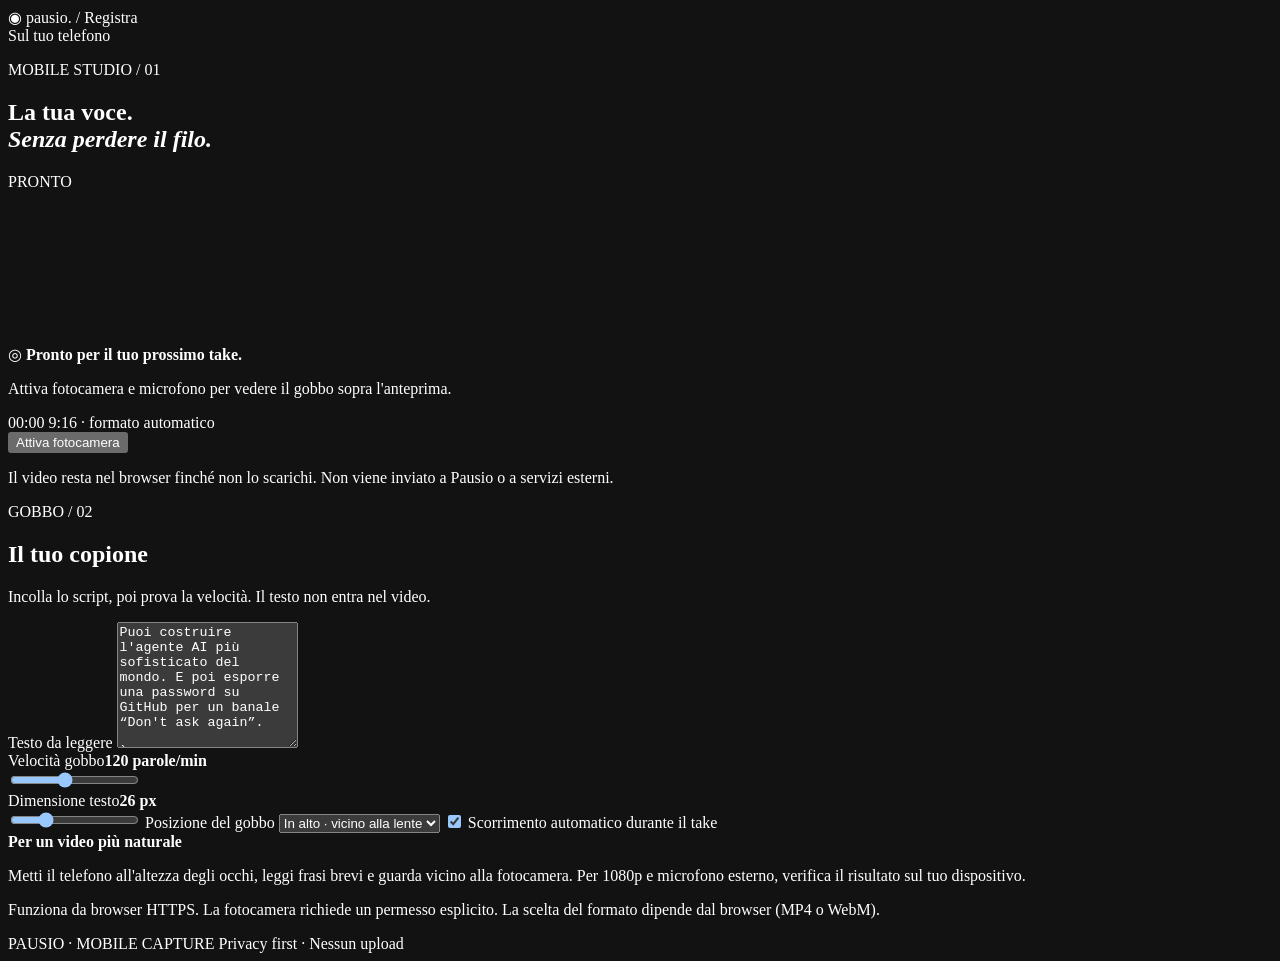
==== src/pausio/studio_static/capture.html @ 5f78ce0c "feat(mobile): add local-first teleprompter capture capture.html" ====
<!doctype html>
<html lang="it">
<head>
  <meta charset="utf-8">
  <meta name="viewport" content="width=device-width, initial-scale=1, viewport-fit=cover">
  <meta name="theme-color" content="#0c131c">
  <meta name="color-scheme" content="dark">
  <meta name="description" content="Registra video social con gobbo, direttamente sul telefono. Scarica il video senza upload.">
  <title>Registra · Pausio</title>
  <link rel="stylesheet" href="./capture.css">
  <script src="./capture.js" defer></script>
</head>
<body>
  <div class="shell">
    <header class="topbar">
      <div class="brand"><span class="brand-mark" aria-hidden="true">◉</span> pausio<span class="dot">.</span> <span class="brand-page">/ Registra</span></div>
      <div class="privacy"><span class="privacy-dot" aria-hidden="true"></span> Sul tuo telefono</div>
    </header>
    <main class="layout">
      <section class="capture-column" aria-label="Registrazione video">
        <div class="heading">
          <div><p class="eyebrow">MOBILE STUDIO / 01</p><h1>La tua voce.<br><em>Senza perdere il filo.</em></h1></div>
          <span id="capture-state" class="state-chip">PRONTO</span>
        </div>
        <div class="camera" id="camera-frame">
          <video id="camera-video" autoplay playsinline muted aria-label="Anteprima fotocamera"></video>
          <video id="result-video" playsinline controls hidden aria-label="Riproduzione del video registrato"></video>
          <div id="camera-placeholder" class="camera-placeholder">
            <span class="camera-glyph" aria-hidden="true">◎</span>
            <strong>Pronto per il tuo prossimo take.</strong>
            <p>Attiva fotocamera e microfono per vedere il gobbo sopra l'anteprima.</p>
          </div>
          <div id="prompter" class="prompter" aria-label="Testo del gobbo" hidden>
            <div class="lens-hint" aria-hidden="true"><span class="lens-dot"></span> Guarda verso la lente</div>
            <div id="prompter-scroll" class="prompter-scroll"><div id="prompter-text"></div></div>
          </div>
          <div class="camera-hud">
            <span id="timer" class="timer"><span id="record-dot" class="record-dot"></span><span id="timer-text">00:00</span></span>
            <span id="format-pill" class="format-pill">9:16 · formato automatico</span>
          </div>
          <div id="countdown" class="countdown" aria-live="assertive" hidden>3</div>
        </div>
        <div class="transport">
          <button id="activate-camera" type="button" class="button primary">Attiva fotocamera</button>
          <button id="record-start" type="button" class="button recording" hidden>● Registra</button>
          <button id="record-stop" type="button" class="button danger" hidden>■ Termina registrazione</button>
          <button id="new-take" type="button" class="button secondary" hidden>Nuovo take</button>
          <button id="switch-camera" type="button" class="button secondary compact" aria-label="Cambia fotocamera" title="Cambia fotocamera" hidden>↻</button>
          <button id="toggle-scroll" type="button" class="button secondary compact" aria-label="Pausa scorrimento" title="Pausa o riprendi gobbo" hidden>Ⅱ</button>
        </div>
        <section id="download-panel" class="download-panel" hidden aria-labelledby="download-title">
          <p class="eyebrow">TAKE PRONTO</p>
          <h2 id="download-title">Video registrato, pronto da salvare.</h2>
          <p id="file-details" class="small">Il gobbo non compare nel file.</p>
          <div class="download-actions">
            <a id="download-video" class="button primary" href="#" download>↓ Scarica video</a>
            <button id="share-video" type="button" class="button secondary" hidden>Condividi / Salva su File</button>
          </div>
          <p class="hint">Salva il file prima di uscire: la registrazione non viene caricata online né sincronizzata con il Mac. Sul PC potrai importare MP4 o WebM in Pausio.</p>
        </section>
        <p id="status" class="status" role="status" aria-live="polite">Il video resta nel browser finché non lo scarichi. Non viene inviato a Pausio o a servizi esterni.</p>
      </section>
      <aside class="settings" aria-label="Configurazione del gobbo">
        <div class="settings-head"><p class="eyebrow">GOBBO / 02</p><h2>Il tuo copione</h2><p>Incolla lo script, poi prova la velocità. Il testo non entra nel video.</p></div>
        <label class="field" for="script-input"><span>Testo da leggere</span>
          <textarea id="script-input" rows="8" spellcheck="true" placeholder="Incolla qui il testo del tuo video...">Puoi costruire l'agente AI più sofisticato del mondo. E poi esporre una password su GitHub per un banale “Don't ask again”.

È uno dei meccanismi emersi da una ricerca: basta una piccola autorizzazione persistente per creare un rischio enorme.

La lezione pratica? Controlla sempre i file di configurazione prima di pubblicare il tuo progetto.</textarea>
        </label>
        <div class="slider-line"><label for="speed">Velocità gobbo</label><strong id="speed-value">120 parole/min</strong></div>
        <input id="speed" type="range" min="50" max="220" step="5" value="120">
        <div class="slider-line"><label for="font-size">Dimensione testo</label><strong id="font-value">26 px</strong></div>
        <input id="font-size" type="range" min="20" max="44" step="2" value="26">
        <label class="field" for="prompter-position"><span>Posizione del gobbo</span>
          <select id="prompter-position"><option value="top">In alto · vicino alla lente</option><option value="middle">Al centro</option></select>
        </label>
        <label class="checkbox-line" for="auto-scroll"><input id="auto-scroll" type="checkbox" checked> Scorrimento automatico durante il take</label>
        <div class="info"><strong>Per un video più naturale</strong><p>Metti il telefono all'altezza degli occhi, leggi frasi brevi e guarda vicino alla fotocamera. Per 1080p e microfono esterno, verifica il risultato sul tuo dispositivo.</p></div>
        <p class="small">Funziona da browser HTTPS. La fotocamera richiede un permesso esplicito. La scelta del formato dipende dal browser (MP4 o WebM).</p>
      </aside>
    </main>
    <footer>PAUSIO · MOBILE CAPTURE <span>Privacy first · Nessun upload</span></footer>
  </div>
</body>
</html>
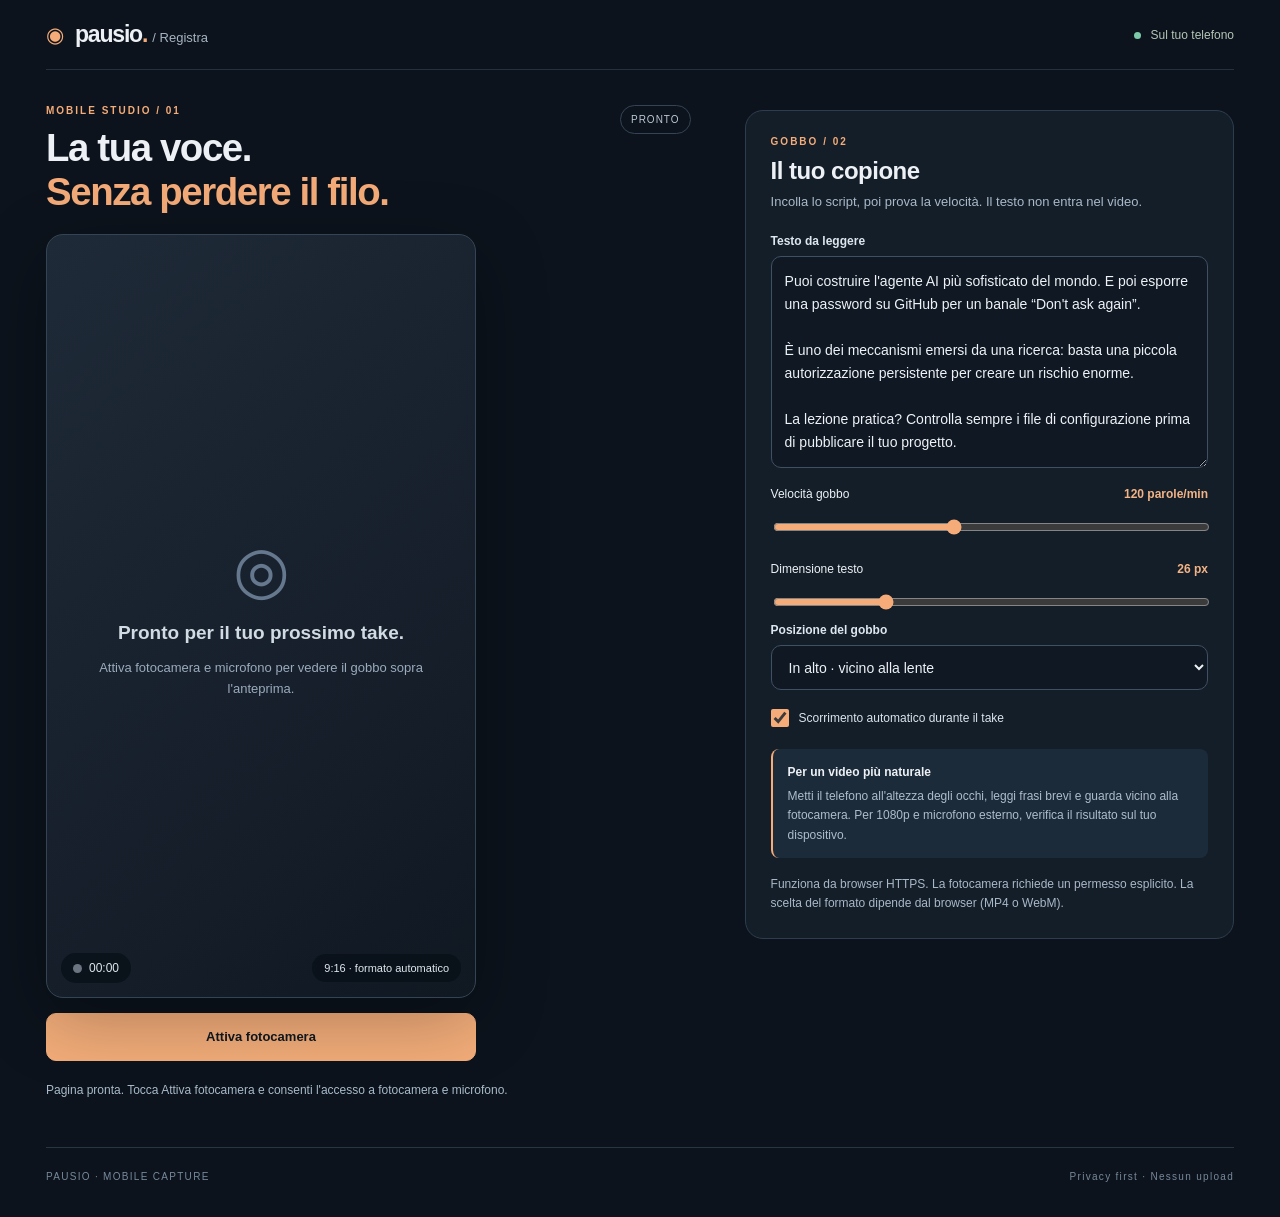
==== commit 54f489ce: "fix(mobile): refresh cached recorder script after camera activation fix" ====
--- a/src/pausio/studio_static/capture.html
+++ b/src/pausio/studio_static/capture.html
@@ -8,7 +8,7 @@
   <meta name="description" content="Registra video social con gobbo, direttamente sul telefono. Scarica il video senza upload.">
   <title>Registra · Pausio</title>
   <link rel="stylesheet" href="./capture.css">
-  <script src="./capture.js" defer></script>
+  <script src="./capture.js?v=20261111-camera-fix" defer></script>
 </head>
 <body>
   <div class="shell">
--- a/src/pausio/studio_static/capture.css
+++ b/src/pausio/studio_static/capture.css
@@ -0,0 +1,14 @@
+:root{font-family:-apple-system,BlinkMacSystemFont,"Segoe UI",Inter,Arial,sans-serif;color:#edf1f5;background:#0c131c;font-synthesis:none}
+*{box-sizing:border-box}html{min-width:320px}body{margin:0}body,button,select,textarea,input{font-family:inherit}button,a{-webkit-tap-highlight-color:transparent}button{cursor:pointer}button:disabled{opacity:.5;cursor:not-allowed}[hidden]{display:none!important}
+.shell{max-width:1240px;margin:auto;padding:0 26px}.topbar{height:70px;display:flex;align-items:center;justify-content:space-between;border-bottom:1px solid #27313e;gap:12px}.brand{font-size:23px;font-weight:800;letter-spacing:-1.2px}.brand-mark{font-size:21px;color:#f5ac78;margin-right:7px}.dot{color:#f5ac78}.brand-page{font-size:13px;letter-spacing:0;color:#a5b3c2;font-weight:500}.privacy{color:#b5c6b8;font-size:12px;white-space:nowrap}.privacy-dot{display:inline-block;width:7px;height:7px;background:#7ccaaa;border-radius:50%;margin-right:6px}
+.layout{display:grid;grid-template-columns:minmax(0,1.08fr) minmax(300px,.82fr);align-items:start;gap:54px;padding:35px 0}.heading{display:flex;justify-content:space-between;align-items:start;gap:10px;margin-bottom:20px}.eyebrow{color:#f5ac78;font-size:10px;letter-spacing:2px;font-weight:750;margin:0 0 10px}h1{font-size:clamp(28px,3vw,39px);line-height:1.14;letter-spacing:-1.4px;margin:0}h1 em{font-style:normal;color:#f3aa78}.state-chip{font-size:10px;letter-spacing:1px;padding:8px 10px;border:1px solid #344456;border-radius:20px;color:#bcc8d5;white-space:nowrap}
+.camera{position:relative;width:min(100%,430px);aspect-ratio:9/16;background:linear-gradient(140deg,#1f2a38,#101822);border-radius:17px;overflow:hidden;border:1px solid #354454;box-shadow:0 20px 70px rgba(0,0,0,.28)}
+.camera video{width:100%;height:100%;object-fit:cover;position:absolute;inset:0;background:#101822}.camera video.mirrored{transform:scaleX(-1)}.camera-placeholder{height:100%;display:flex;flex-direction:column;justify-content:center;align-items:center;text-align:center;padding:38px;gap:14px;color:#d1dbe3}.camera-placeholder .camera-glyph{font-size:65px;color:#65788d}.camera-placeholder strong{font-size:19px;line-height:1.25}.camera-placeholder p{margin:0;color:#9babbc;font-size:13px;line-height:1.6}
+.prompter{position:absolute;z-index:2;left:7%;right:7%;top:5.5%;padding:10px 12px 12px;border-radius:14px;background:rgba(10,17,25,.74);border:1px solid rgba(234,241,247,.15);pointer-events:none;box-shadow:0 10px 28px rgba(0,0,0,.32)}.prompter.middle{top:37%}.lens-hint{text-align:center;text-transform:uppercase;font-size:9px;letter-spacing:1.25px;color:#f4b88f;margin:0 0 9px}.lens-dot{display:inline-block;width:6px;height:6px;border:1px solid #f4b88f;border-radius:50%;margin-right:5px}.prompter-scroll{height:calc(var(--font-size,26px) * 4.2);overflow:hidden;scrollbar-width:none}.prompter-scroll::-webkit-scrollbar{display:none}.prompter-scroll>div{font-size:var(--font-size,26px);font-weight:680;line-height:1.4;color:#fff;white-space:pre-wrap;overflow-wrap:anywhere;padding-bottom:90px;text-align:center}
+.camera-hud{position:absolute;z-index:3;left:14px;right:14px;bottom:14px;display:flex;justify-content:space-between;gap:6px;align-items:center}.timer,.format-pill{background:rgba(8,16,24,.78);backdrop-filter:blur(6px);border-radius:20px;padding:8px 12px;font-size:11px;color:#e0e8ef;font-variant-numeric:tabular-nums}.timer{display:flex;align-items:center;gap:7px;font-size:12px}.record-dot{background:#6a7581;border-radius:50%;width:9px;height:9px}.timer.live .record-dot{background:#fd5b5b;box-shadow:0 0 0 4px rgba(253,91,91,.2)}.countdown{position:absolute;inset:0;z-index:5;display:grid;place-items:center;color:#fff;font-size:96px;font-weight:750;background:rgba(7,12,18,.42)}
+.transport{display:flex;gap:10px;flex-wrap:wrap;width:min(100%,430px);margin-top:15px}.button{border-radius:10px;border:1px solid #46576a;padding:13px 17px;min-height:48px;font-weight:700;font-size:13px;text-decoration:none;display:inline-flex;align-items:center;justify-content:center;line-height:1.2;text-align:center;transition:background .14s}.button.primary{background:#f2ac79;border-color:#f2ac79;color:#111921}.button.primary:hover{background:#ffc195}.button.secondary{background:#1c2835;color:#edf1f5}.button.secondary:hover{background:#27384a}.button.recording{background:#e95859;border-color:#e95859;color:#fff}.button.danger{background:#e95859;border-color:#e95859;color:#fff}.button.compact{width:48px;padding:0;font-size:21px}.transport>.button:not(.compact){flex:1}.button:focus-visible,input:focus-visible,textarea:focus-visible,select:focus-visible{outline:3px solid #9dd4f5;outline-offset:3px}
+.download-panel{margin-top:20px;padding:20px;border-radius:14px;background:#162b29;border:1px solid #375e54;width:min(100%,560px)}.download-panel h2{margin:0 0 8px;font-size:19px;letter-spacing:-.4px}.download-panel .small{margin:0 0 14px}.download-actions{display:flex;gap:9px;flex-wrap:wrap}.download-actions>*{flex:1}.hint,.small{color:#a9b8c8;font-size:12px;line-height:1.6}.hint{margin:14px 0 0}.status{width:min(100%,560px);padding:12px 0;color:#a8bbca;font-size:12px;line-height:1.6;margin:8px 0 0}.status.error{color:#ffadad}
+.settings{background:#141e29;border:1px solid #2d3d4f;border-radius:18px;padding:25px;margin-top:5px}.settings-head h2{font-size:24px;letter-spacing:-.5px;margin:0 0 7px}.settings-head p:not(.eyebrow){color:#aab9c9;font-size:13px;line-height:1.5;margin:0 0 22px}.field{display:grid;gap:8px;font-size:12px;font-weight:650;color:#dde7ef;margin:0 0 19px}.field textarea,.field select{width:100%;background:#0f1823;color:#eef2f6;border:1px solid #405064;border-radius:10px;font-size:14px;padding:13px;outline-offset:2px}.field textarea{resize:vertical;min-height:160px;line-height:1.65}.field select{height:45px}.slider-line{display:flex;align-items:center;justify-content:space-between;gap:10px;margin:14px 0 7px;font-size:12px}.slider-line strong{color:#f3b385;font-size:12px}input[type=range]{width:100%;accent-color:#f5ac78;min-height:34px}.checkbox-line{display:flex;gap:10px;align-items:start;font-size:12px;color:#dae4ed;line-height:1.5;margin-top:18px}.checkbox-line input{accent-color:#f5ac78;width:18px;height:18px;margin:0}.info{background:#1c2b39;border-left:2px solid #f5ac78;border-radius:8px;margin-top:22px;padding:13px 15px}.info strong{font-size:12px}.info p{font-size:12px;color:#aebdcc;line-height:1.6;margin:7px 0 0}.settings>.small{margin:17px 0 0}footer{color:#76899b;border-top:1px solid #283542;padding:23px 0 35px;font-size:10px;letter-spacing:1.3px;display:flex;justify-content:space-between;gap:10px}
+@media(max-width:850px){.layout{grid-template-columns:1fr;gap:20px}.camera{margin:auto}.transport{margin-left:auto;margin-right:auto}.settings{margin-top:5px}.heading{max-width:540px;margin-left:auto;margin-right:auto}.capture-column{max-width:640px;margin:auto;width:100%}}
+@media(max-width:440px){.shell{padding:0 14px}.topbar{height:59px}.brand{font-size:19px}.brand-page{font-size:11px}.privacy{font-size:10px}.layout{padding:23px 0}.heading{margin-bottom:14px}.heading h1{font-size:27px}.state-chip{padding:6px 8px;font-size:9px}.camera{max-height:min(67svh,690px);width:auto;max-width:100%;margin:auto;aspect-ratio:9/16}.transport{width:100%}.settings{padding:17px}.download-panel{padding:16px}.format-pill{font-size:9px}.prompter{left:5%;right:5%;top:4%}.prompter-scroll{height:calc(var(--font-size,26px) * 3.2)}footer span{display:none}}
+@media(prefers-reduced-motion:reduce){*{transition:none!important}}
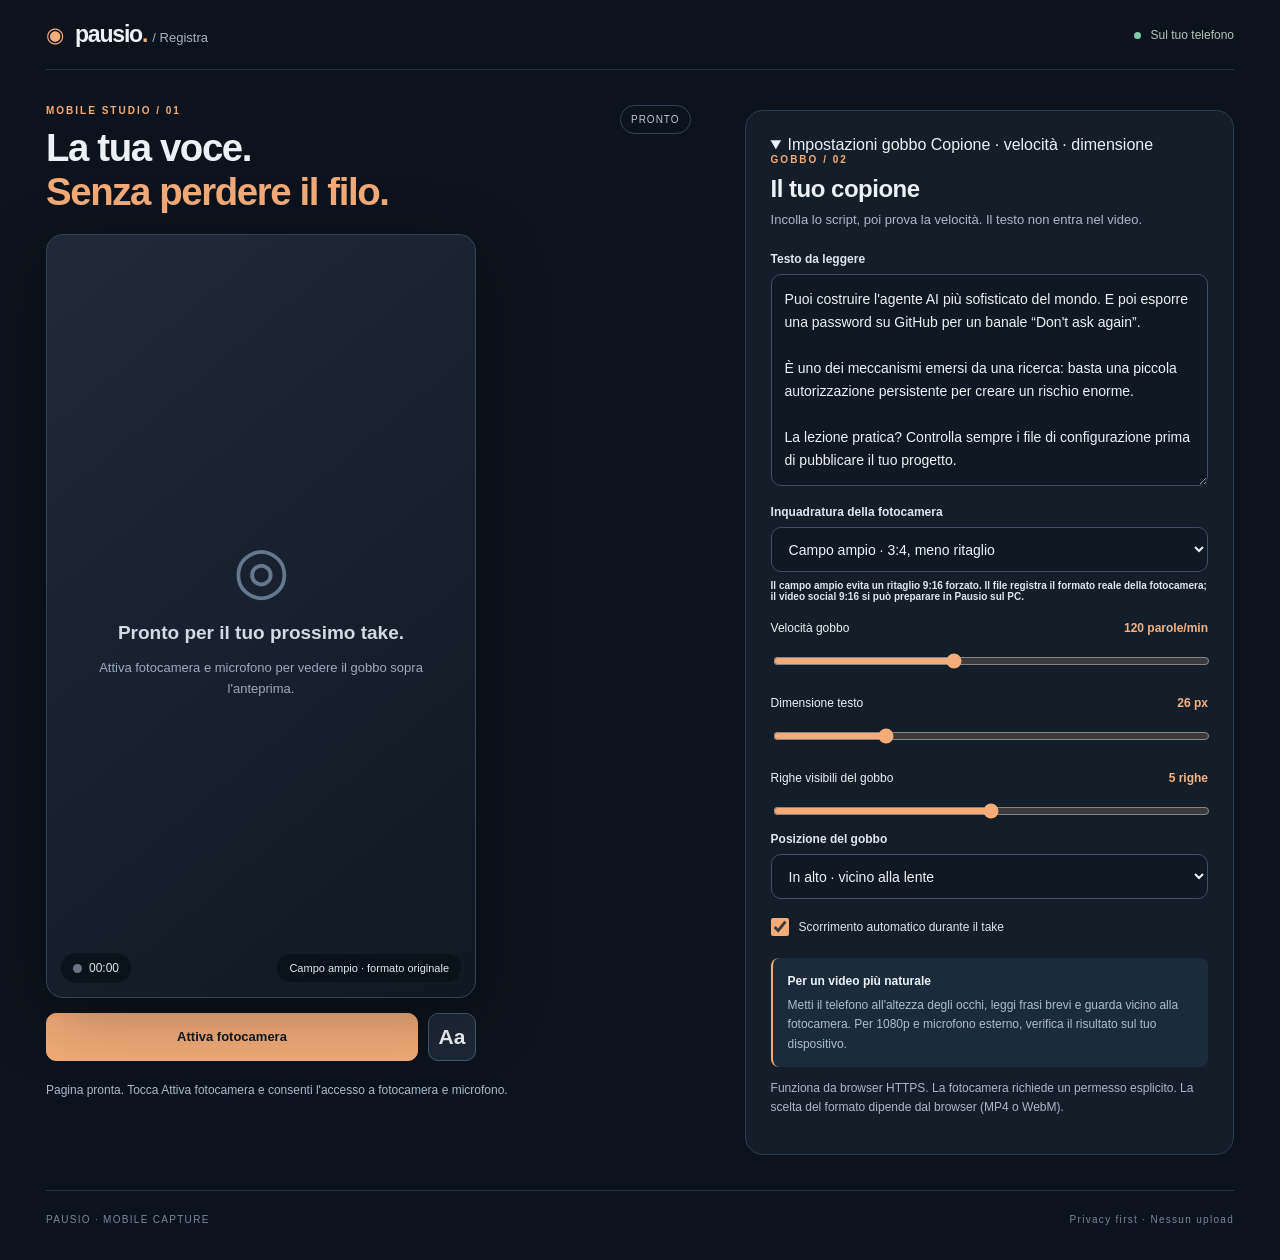
==== commit c2581a3c: "feat(mobile): add wide framing, expandable teleprompter settings and lines control" ====
--- a/src/pausio/studio_static/capture.html
+++ b/src/pausio/studio_static/capture.html
@@ -7,8 +7,8 @@
   <meta name="color-scheme" content="dark">
   <meta name="description" content="Registra video social con gobbo, direttamente sul telefono. Scarica il video senza upload.">
   <title>Registra · Pausio</title>
-  <link rel="stylesheet" href="./capture.css">
-  <script src="./capture.js?v=20261111-camera-fix" defer></script>
+  <link rel="stylesheet" href="./capture.css?v=20261111-layout">
+  <script src="./capture.js?v=20261111-layout" defer></script>
 </head>
 <body>
   <div class="shell">
@@ -36,7 +36,7 @@
           </div>
           <div class="camera-hud">
             <span id="timer" class="timer"><span id="record-dot" class="record-dot"></span><span id="timer-text">00:00</span></span>
-            <span id="format-pill" class="format-pill">9:16 · formato automatico</span>
+            <span id="format-pill" class="format-pill">Campo ampio · formato originale</span>
           </div>
           <div id="countdown" class="countdown" aria-live="assertive" hidden>3</div>
         </div>
@@ -47,6 +47,7 @@
           <button id="new-take" type="button" class="button secondary" hidden>Nuovo take</button>
           <button id="switch-camera" type="button" class="button secondary compact" aria-label="Cambia fotocamera" title="Cambia fotocamera" hidden>↻</button>
           <button id="toggle-scroll" type="button" class="button secondary compact" aria-label="Pausa scorrimento" title="Pausa o riprendi gobbo" hidden>Ⅱ</button>
+          <button id="edit-gobbo" type="button" class="button secondary compact gobbo-quick" aria-label="Regola il gobbo" title="Modifica copione e impostazioni gobbo">Aa</button>
         </div>
         <section id="download-panel" class="download-panel" hidden aria-labelledby="download-title">
           <p class="eyebrow">TAKE PRONTO</p>
@@ -61,6 +62,8 @@
         <p id="status" class="status" role="status" aria-live="polite">Il video resta nel browser finché non lo scarichi. Non viene inviato a Pausio o a servizi esterni.</p>
       </section>
       <aside class="settings" aria-label="Configurazione del gobbo">
+        <details id="gobbo-settings" open>
+          <summary class="settings-summary">Impostazioni gobbo <span>Copione · velocità · dimensione</span></summary>
         <div class="settings-head"><p class="eyebrow">GOBBO / 02</p><h2>Il tuo copione</h2><p>Incolla lo script, poi prova la velocità. Il testo non entra nel video.</p></div>
         <label class="field" for="script-input"><span>Testo da leggere</span>
           <textarea id="script-input" rows="8" spellcheck="true" placeholder="Incolla qui il testo del tuo video...">Puoi costruire l'agente AI più sofisticato del mondo. E poi esporre una password su GitHub per un banale “Don't ask again”.
@@ -69,16 +72,26 @@
 
 La lezione pratica? Controlla sempre i file di configurazione prima di pubblicare il tuo progetto.</textarea>
         </label>
+        <label class="field" for="framing-mode"><span>Inquadratura della fotocamera</span>
+          <select id="framing-mode">
+            <option value="wide">Campo ampio · 3:4, meno ritaglio</option>
+            <option value="social">Social · 9:16, più ravvicinato</option>
+          </select>
+          <small>Il campo ampio evita un ritaglio 9:16 forzato. Il file registra il formato reale della fotocamera; il video social 9:16 si può preparare in Pausio sul PC.</small>
+        </label>
         <div class="slider-line"><label for="speed">Velocità gobbo</label><strong id="speed-value">120 parole/min</strong></div>
         <input id="speed" type="range" min="50" max="220" step="5" value="120">
         <div class="slider-line"><label for="font-size">Dimensione testo</label><strong id="font-value">26 px</strong></div>
         <input id="font-size" type="range" min="20" max="44" step="2" value="26">
+        <div class="slider-line"><label for="gobbo-lines">Righe visibili del gobbo</label><strong id="lines-value">5 righe</strong></div>
+        <input id="gobbo-lines" type="range" min="3" max="7" step="1" value="5">
         <label class="field" for="prompter-position"><span>Posizione del gobbo</span>
           <select id="prompter-position"><option value="top">In alto · vicino alla lente</option><option value="middle">Al centro</option></select>
         </label>
         <label class="checkbox-line" for="auto-scroll"><input id="auto-scroll" type="checkbox" checked> Scorrimento automatico durante il take</label>
         <div class="info"><strong>Per un video più naturale</strong><p>Metti il telefono all'altezza degli occhi, leggi frasi brevi e guarda vicino alla fotocamera. Per 1080p e microfono esterno, verifica il risultato sul tuo dispositivo.</p></div>
         <p class="small">Funziona da browser HTTPS. La fotocamera richiede un permesso esplicito. La scelta del formato dipende dal browser (MP4 o WebM).</p>
+        </details>
       </aside>
     </main>
     <footer>PAUSIO · MOBILE CAPTURE <span>Privacy first · Nessun upload</span></footer>
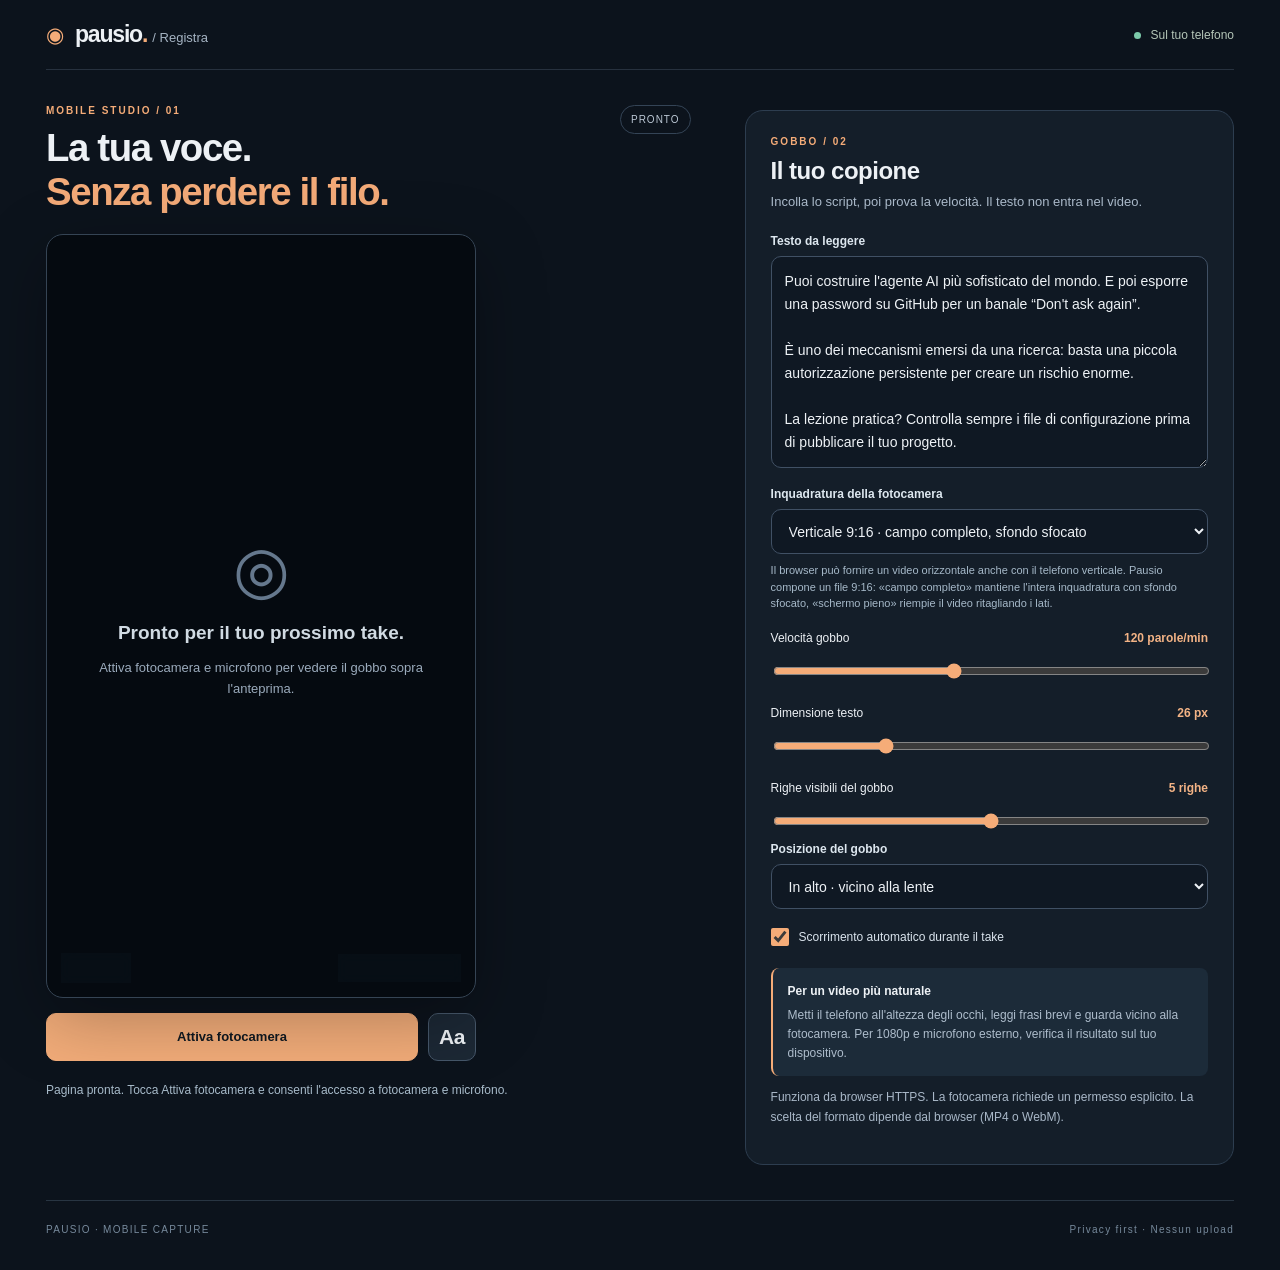
==== commit fa8e1686: "fix(mobile): enforce portrait 9:16 capture and preview - html" ====
--- a/src/pausio/studio_static/capture.html
+++ b/src/pausio/studio_static/capture.html
@@ -7,8 +7,8 @@
   <meta name="color-scheme" content="dark">
   <meta name="description" content="Registra video social con gobbo, direttamente sul telefono. Scarica il video senza upload.">
   <title>Registra · Pausio</title>
-  <link rel="stylesheet" href="./capture.css?v=20261111-layout">
-  <script src="./capture.js?v=20261111-layout" defer></script>
+  <link rel="stylesheet" href="./capture.css?v=20261111-portrait">
+  <script src="./capture.js?v=20261111-portrait" defer></script>
 </head>
 <body>
   <div class="shell">
@@ -23,7 +23,8 @@
           <span id="capture-state" class="state-chip">PRONTO</span>
         </div>
         <div class="camera" id="camera-frame">
-          <video id="camera-video" autoplay playsinline muted aria-label="Anteprima fotocamera"></video>
+          <video id="camera-video" autoplay playsinline muted aria-label="Sorgente originale fotocamera"></video>
+          <canvas id="portrait-canvas" width="720" height="1280" hidden aria-label="Anteprima verticale della registrazione"></canvas>
           <video id="result-video" playsinline controls hidden aria-label="Riproduzione del video registrato"></video>
           <div id="camera-placeholder" class="camera-placeholder">
             <span class="camera-glyph" aria-hidden="true">◎</span>
@@ -36,7 +37,7 @@
           </div>
           <div class="camera-hud">
             <span id="timer" class="timer"><span id="record-dot" class="record-dot"></span><span id="timer-text">00:00</span></span>
-            <span id="format-pill" class="format-pill">Campo ampio · formato originale</span>
+            <span id="format-pill" class="format-pill">720×1280 · verticale</span>
           </div>
           <div id="countdown" class="countdown" aria-live="assertive" hidden>3</div>
         </div>
@@ -52,7 +53,7 @@
         <section id="download-panel" class="download-panel" hidden aria-labelledby="download-title">
           <p class="eyebrow">TAKE PRONTO</p>
           <h2 id="download-title">Video registrato, pronto da salvare.</h2>
-          <p id="file-details" class="small">Il gobbo non compare nel file.</p>
+          <p id="file-details" class="small">Il video salvato è verticale 720×1280 e il gobbo non compare nel file.</p>
           <div class="download-actions">
             <a id="download-video" class="button primary" href="#" download>↓ Scarica video</a>
             <button id="share-video" type="button" class="button secondary" hidden>Condividi / Salva su File</button>
@@ -74,10 +75,10 @@
         </label>
         <label class="field" for="framing-mode"><span>Inquadratura della fotocamera</span>
           <select id="framing-mode">
-            <option value="wide">Campo ampio · 3:4, meno ritaglio</option>
-            <option value="social">Social · 9:16, più ravvicinato</option>
+            <option value="wide">Verticale 9:16 · campo completo, sfondo sfocato</option>
+            <option value="social">Verticale 9:16 · schermo pieno, ritaglio</option>
           </select>
-          <small>Il campo ampio evita un ritaglio 9:16 forzato. Il file registra il formato reale della fotocamera; il video social 9:16 si può preparare in Pausio sul PC.</small>
+          <small>Il browser può fornire un video orizzontale anche con il telefono verticale. Pausio compone un file 9:16: «campo completo» mantiene l'intera inquadratura con sfondo sfocato, «schermo pieno» riempie il video ritagliando i lati.</small>
         </label>
         <div class="slider-line"><label for="speed">Velocità gobbo</label><strong id="speed-value">120 parole/min</strong></div>
         <input id="speed" type="range" min="50" max="220" step="5" value="120">
--- a/src/pausio/studio_static/capture.css
+++ b/src/pausio/studio_static/capture.css
@@ -12,3 +12,66 @@
 @media(max-width:850px){.layout{grid-template-columns:1fr;gap:20px}.camera{margin:auto}.transport{margin-left:auto;margin-right:auto}.settings{margin-top:5px}.heading{max-width:540px;margin-left:auto;margin-right:auto}.capture-column{max-width:640px;margin:auto;width:100%}}
 @media(max-width:440px){.shell{padding:0 14px}.topbar{height:59px}.brand{font-size:19px}.brand-page{font-size:11px}.privacy{font-size:10px}.layout{padding:23px 0}.heading{margin-bottom:14px}.heading h1{font-size:27px}.state-chip{padding:6px 8px;font-size:9px}.camera{max-height:min(67svh,690px);width:auto;max-width:100%;margin:auto;aspect-ratio:9/16}.transport{width:100%}.settings{padding:17px}.download-panel{padding:16px}.format-pill{font-size:9px}.prompter{left:5%;right:5%;top:4%}.prompter-scroll{height:calc(var(--font-size,26px) * 3.2)}footer span{display:none}}
 @media(prefers-reduced-motion:reduce){*{transition:none!important}}
+
+/* Mobile-first capture v2: show the ENTIRE camera frame, never enlarge/crop it
+   simply to fill a decorative 9:16 viewport. A wider camera source is preserved. */
+.camera video { object-fit: contain; object-position: center; }
+.camera { background: #050a10; }
+.prompter { left: 4%; right: 4%; top: 3%; padding: 10px 13px 12px;
+  background: linear-gradient(180deg, rgba(7,13,21,.84), rgba(7,13,21,.68));
+}
+.prompter.middle { top: 34%; }
+.prompter-scroll {
+  height: min(calc(var(--font-size, 26px) * 1.33 * var(--prompter-lines, 5)), 32svh);
+}
+.prompter-scroll > div { line-height: 1.33; text-align: center; }
+.settings-summary { display: none; }
+.settings-details, .settings details { display: block; }
+.gobbo-quick { font-weight: 800; letter-spacing: -.5px; }
+.settings .field small { color: #a6b9c9; line-height: 1.5; font-weight: 400; font-size: 11px; }
+@media (max-width: 850px) {
+  .shell { padding: 0 14px; }
+  .topbar { height: 52px; }
+  .layout { grid-template-columns: 1fr; gap: 14px; padding: 12px 0 25px; }
+  .capture-column { max-width: 510px; }
+  .heading { min-height: 30px; align-items: center; margin-bottom: 9px; }
+  .heading h1 { position: absolute; width: 1px; height: 1px; padding: 0; margin: -1px;
+    overflow: hidden; clip: rect(0,0,0,0); white-space: nowrap; border: 0; }
+  .heading .eyebrow { font-size: 11px; margin: 0; }
+  .camera {
+    width: min(100%, 460px);
+    height: clamp(300px, calc(100svh - 177px), 680px);
+    min-height: 300px;
+    max-width: none;
+    max-height: none;
+    aspect-ratio: auto;
+    margin-inline: auto;
+    border-radius: 15px;
+  }
+  .prompter { left: 3%; right: 3%; top: 2.5%; padding: 9px 12px 11px; }
+  .prompter.middle { top: 32%; }
+  .lens-hint { margin-bottom: 7px; }
+  .transport { margin: 9px auto 0; width: min(100%, 460px); gap: 8px; }
+  .transport .button { min-height: 51px; padding: 10px 13px; }
+  .transport .button.compact { width: 49px; flex: 0 0 49px; font-size: 20px; }
+  .camera-hud { bottom: 10px; left: 10px; right: 10px; }
+  .settings { padding: 0; margin-top: 2px; }
+  .settings-summary { display: flex; align-items: center; flex-wrap: wrap;
+    justify-content: space-between; column-gap: 12px; min-height: 53px;
+    padding: 14px 17px; font-size: 13px; font-weight: 750; cursor: pointer;
+    list-style-position: inside; }
+  .settings-summary span { color: #a8b8c8; font-weight: 450; font-size: 11px; }
+  .settings details[open] > .settings-summary { border-bottom: 1px solid #2d3d4f; }
+  .settings-head { padding-top: 18px; }
+  .settings details > :not(summary) { margin-left: 17px; margin-right: 17px; }
+  .settings details > input[type=range] { width: calc(100% - 34px); }
+  .settings details > :last-child { margin-bottom: 20px; }
+  .status { width: min(100%, 460px); margin: 5px auto 0; padding: 9px 0; }
+  .download-panel { margin-left: auto; margin-right: auto; }
+}
+@media (max-width: 360px) {
+  .privacy { font-size: 9px; }
+  .format-pill { font-size: 9px; padding: 7px 9px; }
+  .prompter-scroll { height: min(calc(var(--font-size, 26px) * 1.33 * var(--prompter-lines, 5)), 29svh); }
+  .settings-summary span { font-size: 10px; }
+}
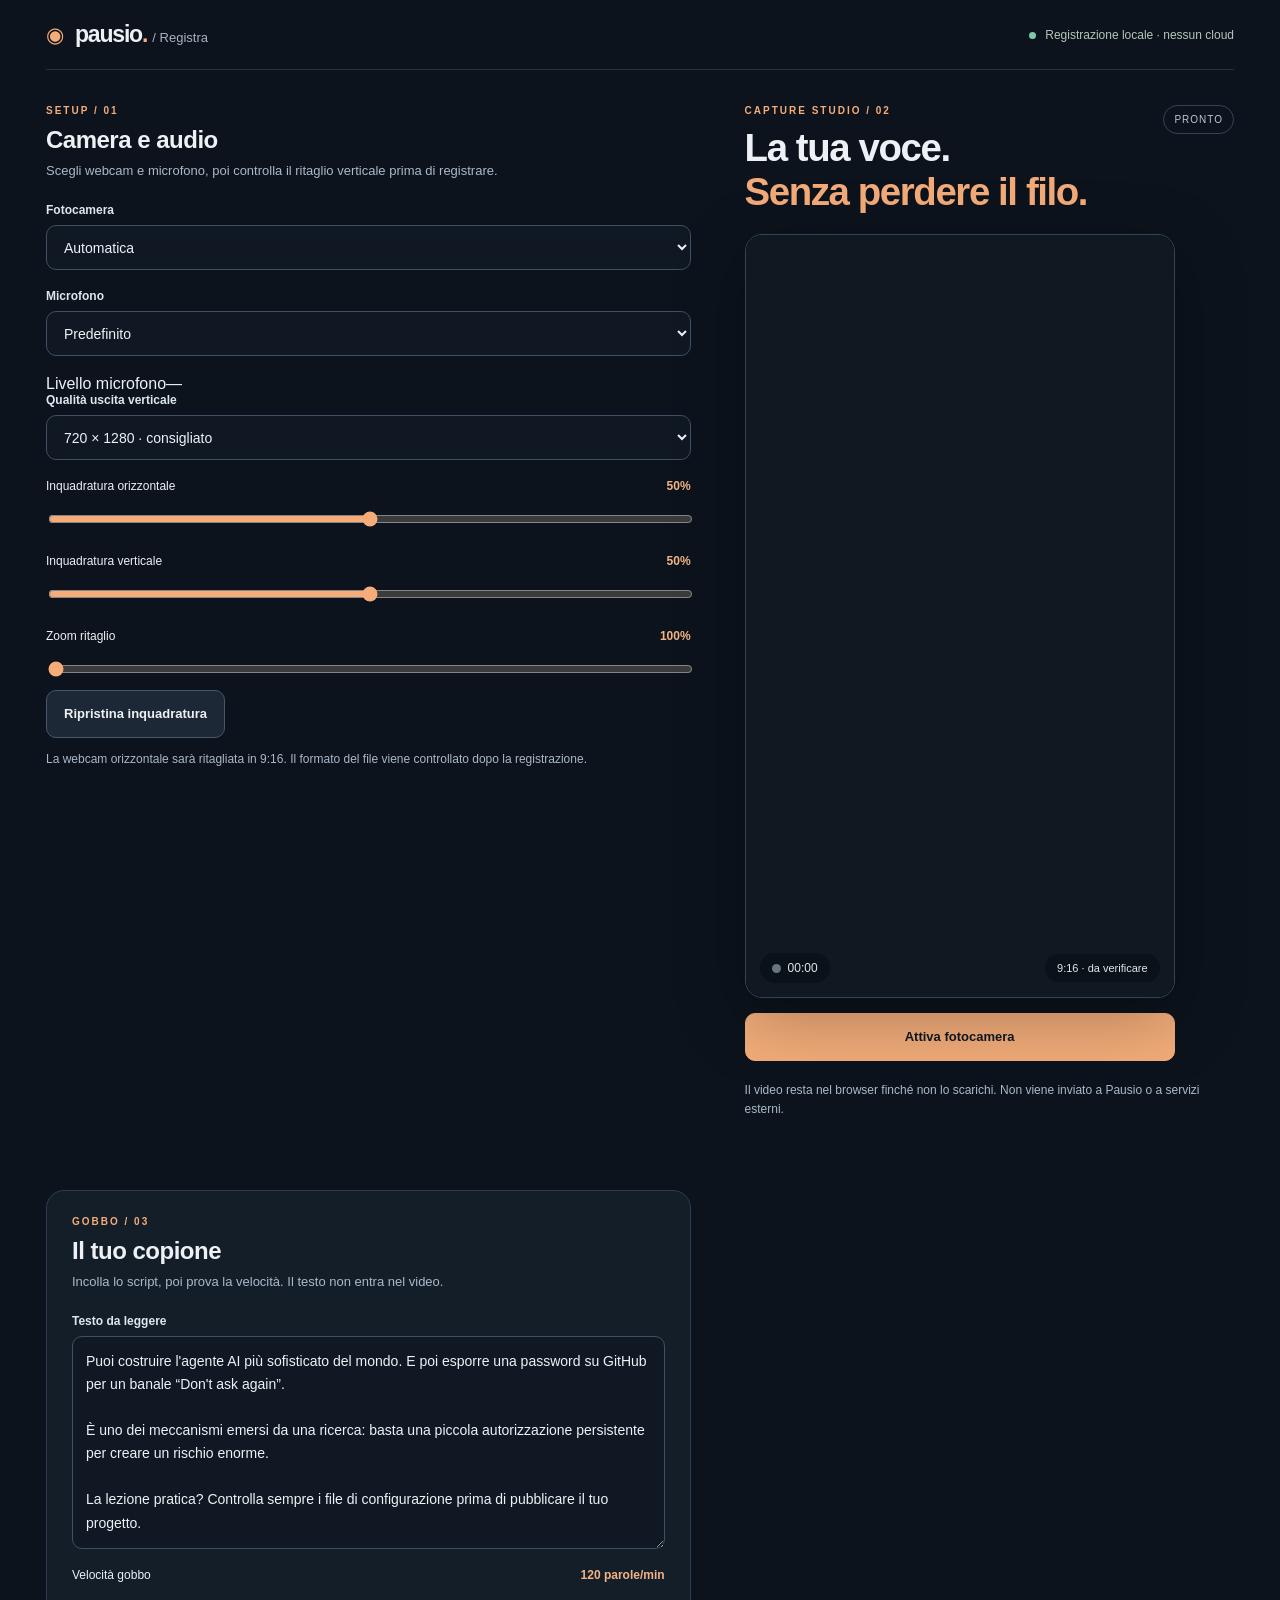
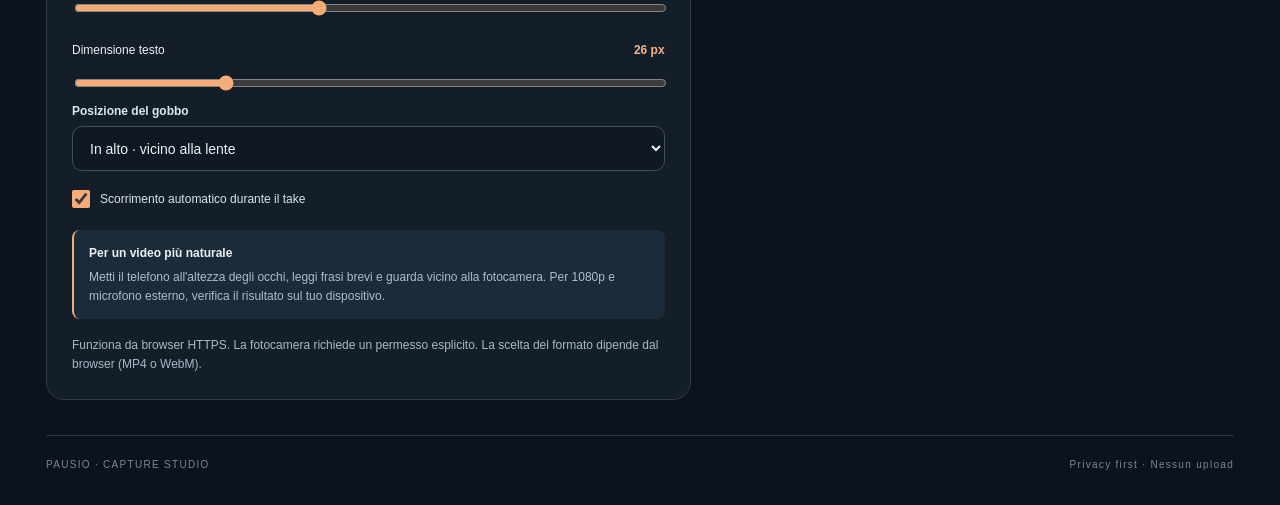
==== commit 0abe651a: "feat(capture): desktop camera settings, crop framing and Studio import UI" ====
--- a/src/pausio/studio_static/capture.html
+++ b/src/pausio/studio_static/capture.html
@@ -5,26 +5,59 @@
   <meta name="viewport" content="width=device-width, initial-scale=1, viewport-fit=cover">
   <meta name="theme-color" content="#0c131c">
   <meta name="color-scheme" content="dark">
-  <meta name="description" content="Registra video social con gobbo, direttamente sul telefono. Scarica il video senza upload.">
+  <meta name="description" content="Registra video social verticali 9:16 con gobbo, da PC o telefono. Scarica senza upload.">
   <title>Registra · Pausio</title>
-  <link rel="stylesheet" href="./capture.css?v=20261111-portrait">
-  <script src="./capture.js?v=20261111-portrait" defer></script>
+  <link rel="stylesheet" href="./capture.css">
+  <script src="./capture.js" defer></script>
 </head>
 <body>
   <div class="shell">
     <header class="topbar">
       <div class="brand"><span class="brand-mark" aria-hidden="true">◉</span> pausio<span class="dot">.</span> <span class="brand-page">/ Registra</span></div>
-      <div class="privacy"><span class="privacy-dot" aria-hidden="true"></span> Sul tuo telefono</div>
+      <div class="privacy"><span class="privacy-dot" aria-hidden="true"></span> Registrazione locale · nessun cloud</div>
     </header>
     <main class="layout">
+      <aside class="device-settings" aria-label="Dispositivi e inquadratura">
+        <div class="settings-head"><p class="eyebrow">SETUP / 01</p><h2>Camera e audio</h2>
+          <p>Scegli webcam e microfono, poi controlla il ritaglio verticale prima di registrare.</p></div>
+        <label class="field" for="video-device"><span>Fotocamera</span>
+          <select id="video-device"><option value="">Automatica</option></select>
+        </label>
+        <label class="field" for="audio-device"><span>Microfono</span>
+          <select id="audio-device"><option value="">Predefinito</option></select>
+        </label>
+        <div class="audio-level">
+          <div class="audio-level-head"><span>Livello microfono</span><span id="audio-level-value">—</span></div>
+          <div class="audio-level-track" id="audio-level" role="meter"
+            aria-label="Livello microfono" aria-valuemin="0" aria-valuemax="100" aria-valuenow="0">
+            <div id="audio-level-fill"></div>
+          </div>
+        </div>
+        <div class="device-divider"></div>
+        <label class="field" for="capture-quality"><span>Qualità uscita verticale</span>
+          <select id="capture-quality">
+            <option value="540">540 × 960 · leggero</option>
+            <option value="720" selected>720 × 1280 · consigliato</option>
+            <option value="1080">1080 × 1920 · maggiore carico</option>
+          </select>
+        </label>
+        <div class="slider-line"><label for="crop-x">Inquadratura orizzontale</label><strong id="crop-x-value">50%</strong></div>
+        <input id="crop-x" type="range" min="0" max="100" step="1" value="50">
+        <div class="slider-line"><label for="crop-y">Inquadratura verticale</label><strong id="crop-y-value">50%</strong></div>
+        <input id="crop-y" type="range" min="0" max="100" step="1" value="50">
+        <div class="slider-line"><label for="crop-zoom">Zoom ritaglio</label><strong id="crop-zoom-value">100%</strong></div>
+        <input id="crop-zoom" type="range" min="100" max="180" step="5" value="100">
+        <button id="crop-reset" type="button" class="button secondary button-full">Ripristina inquadratura</button>
+        <p class="small" id="capture-tech-info" role="status">La webcam orizzontale sarà ritagliata in 9:16. Il formato del file viene controllato dopo la registrazione.</p>
+      </aside>
       <section class="capture-column" aria-label="Registrazione video">
         <div class="heading">
-          <div><p class="eyebrow">MOBILE STUDIO / 01</p><h1>La tua voce.<br><em>Senza perdere il filo.</em></h1></div>
+          <div><p class="eyebrow">CAPTURE STUDIO / 02</p><h1>La tua voce.<br><em>Senza perdere il filo.</em></h1></div>
           <span id="capture-state" class="state-chip">PRONTO</span>
         </div>
         <div class="camera" id="camera-frame">
-          <video id="camera-video" autoplay playsinline muted aria-label="Sorgente originale fotocamera"></video>
-          <canvas id="portrait-canvas" width="720" height="1280" hidden aria-label="Anteprima verticale della registrazione"></canvas>
+          <video id="camera-video" autoplay playsinline muted aria-label="Anteprima fotocamera"></video>
+          <canvas id="portrait-canvas" width="720" height="1280" hidden aria-label="Inquadratura verticale effettivamente registrata" role="img"></canvas>
           <video id="result-video" playsinline controls hidden aria-label="Riproduzione del video registrato"></video>
           <div id="camera-placeholder" class="camera-placeholder">
             <span class="camera-glyph" aria-hidden="true">◎</span>
@@ -37,7 +70,7 @@
           </div>
           <div class="camera-hud">
             <span id="timer" class="timer"><span id="record-dot" class="record-dot"></span><span id="timer-text">00:00</span></span>
-            <span id="format-pill" class="format-pill">720×1280 · verticale</span>
+            <span id="format-pill" class="format-pill">9:16 · da verificare</span>
           </div>
           <div id="countdown" class="countdown" aria-live="assertive" hidden>3</div>
         </div>
@@ -48,24 +81,22 @@
           <button id="new-take" type="button" class="button secondary" hidden>Nuovo take</button>
           <button id="switch-camera" type="button" class="button secondary compact" aria-label="Cambia fotocamera" title="Cambia fotocamera" hidden>↻</button>
           <button id="toggle-scroll" type="button" class="button secondary compact" aria-label="Pausa scorrimento" title="Pausa o riprendi gobbo" hidden>Ⅱ</button>
-          <button id="edit-gobbo" type="button" class="button secondary compact gobbo-quick" aria-label="Regola il gobbo" title="Modifica copione e impostazioni gobbo">Aa</button>
         </div>
         <section id="download-panel" class="download-panel" hidden aria-labelledby="download-title">
           <p class="eyebrow">TAKE PRONTO</p>
           <h2 id="download-title">Video registrato, pronto da salvare.</h2>
-          <p id="file-details" class="small">Il video salvato è verticale 720×1280 e il gobbo non compare nel file.</p>
+          <p id="file-details" class="small">Il gobbo non compare nel file.</p>
           <div class="download-actions">
             <a id="download-video" class="button primary" href="#" download>↓ Scarica video</a>
             <button id="share-video" type="button" class="button secondary" hidden>Condividi / Salva su File</button>
+            <button id="open-in-studio" type="button" class="button secondary" hidden>Usa questo take in Pausio Studio</button>
           </div>
-          <p class="hint">Salva il file prima di uscire: la registrazione non viene caricata online né sincronizzata con il Mac. Sul PC potrai importare MP4 o WebM in Pausio.</p>
+          <p class="hint">Scarica il take per conservarlo. Se Capture è aperto dal server locale Pausio, puoi anche importarlo direttamente in Studio; da GitHub Pages rimane disponibile soltanto il download.</p>
         </section>
         <p id="status" class="status" role="status" aria-live="polite">Il video resta nel browser finché non lo scarichi. Non viene inviato a Pausio o a servizi esterni.</p>
       </section>
       <aside class="settings" aria-label="Configurazione del gobbo">
-        <details id="gobbo-settings" open>
-          <summary class="settings-summary">Impostazioni gobbo <span>Copione · velocità · dimensione</span></summary>
-        <div class="settings-head"><p class="eyebrow">GOBBO / 02</p><h2>Il tuo copione</h2><p>Incolla lo script, poi prova la velocità. Il testo non entra nel video.</p></div>
+        <div class="settings-head"><p class="eyebrow">GOBBO / 03</p><h2>Il tuo copione</h2><p>Incolla lo script, poi prova la velocità. Il testo non entra nel video.</p></div>
         <label class="field" for="script-input"><span>Testo da leggere</span>
           <textarea id="script-input" rows="8" spellcheck="true" placeholder="Incolla qui il testo del tuo video...">Puoi costruire l'agente AI più sofisticato del mondo. E poi esporre una password su GitHub per un banale “Don't ask again”.
 
@@ -73,29 +104,19 @@
 
 La lezione pratica? Controlla sempre i file di configurazione prima di pubblicare il tuo progetto.</textarea>
         </label>
-        <label class="field" for="framing-mode"><span>Inquadratura della fotocamera</span>
-          <select id="framing-mode">
-            <option value="wide">Verticale 9:16 · campo completo, sfondo sfocato</option>
-            <option value="social">Verticale 9:16 · schermo pieno, ritaglio</option>
-          </select>
-          <small>Il browser può fornire un video orizzontale anche con il telefono verticale. Pausio compone un file 9:16: «campo completo» mantiene l'intera inquadratura con sfondo sfocato, «schermo pieno» riempie il video ritagliando i lati.</small>
-        </label>
         <div class="slider-line"><label for="speed">Velocità gobbo</label><strong id="speed-value">120 parole/min</strong></div>
         <input id="speed" type="range" min="50" max="220" step="5" value="120">
         <div class="slider-line"><label for="font-size">Dimensione testo</label><strong id="font-value">26 px</strong></div>
         <input id="font-size" type="range" min="20" max="44" step="2" value="26">
-        <div class="slider-line"><label for="gobbo-lines">Righe visibili del gobbo</label><strong id="lines-value">5 righe</strong></div>
-        <input id="gobbo-lines" type="range" min="3" max="7" step="1" value="5">
         <label class="field" for="prompter-position"><span>Posizione del gobbo</span>
           <select id="prompter-position"><option value="top">In alto · vicino alla lente</option><option value="middle">Al centro</option></select>
         </label>
         <label class="checkbox-line" for="auto-scroll"><input id="auto-scroll" type="checkbox" checked> Scorrimento automatico durante il take</label>
         <div class="info"><strong>Per un video più naturale</strong><p>Metti il telefono all'altezza degli occhi, leggi frasi brevi e guarda vicino alla fotocamera. Per 1080p e microfono esterno, verifica il risultato sul tuo dispositivo.</p></div>
         <p class="small">Funziona da browser HTTPS. La fotocamera richiede un permesso esplicito. La scelta del formato dipende dal browser (MP4 o WebM).</p>
-        </details>
       </aside>
     </main>
-    <footer>PAUSIO · MOBILE CAPTURE <span>Privacy first · Nessun upload</span></footer>
+    <footer>PAUSIO · CAPTURE STUDIO <span>Privacy first · Nessun upload</span></footer>
   </div>
 </body>
 </html>
--- a/src/pausio/studio_static/capture.css
+++ b/src/pausio/studio_static/capture.css
@@ -75,3 +75,20 @@
   .prompter-scroll { height: min(calc(var(--font-size, 26px) * 1.33 * var(--prompter-lines, 5)), 29svh); }
   .settings-summary span { font-size: 10px; }
 }
+
+/* Portrait composition is the source of BOTH the visible preview and the
+   downloadable take. Keep the original video playing underneath for WebKit. */
+.camera canvas {
+  position: absolute;
+  inset: 0;
+  display: block;
+  width: 100%;
+  height: 100%;
+  object-fit: contain;
+  object-position: center;
+  background: #050a10;
+  z-index: 1;
+}
+.camera.composited #camera-video { opacity: 0; }
+.camera canvas.mirrored { transform: scaleX(-1); }
+.camera #result-video { z-index: 2; }
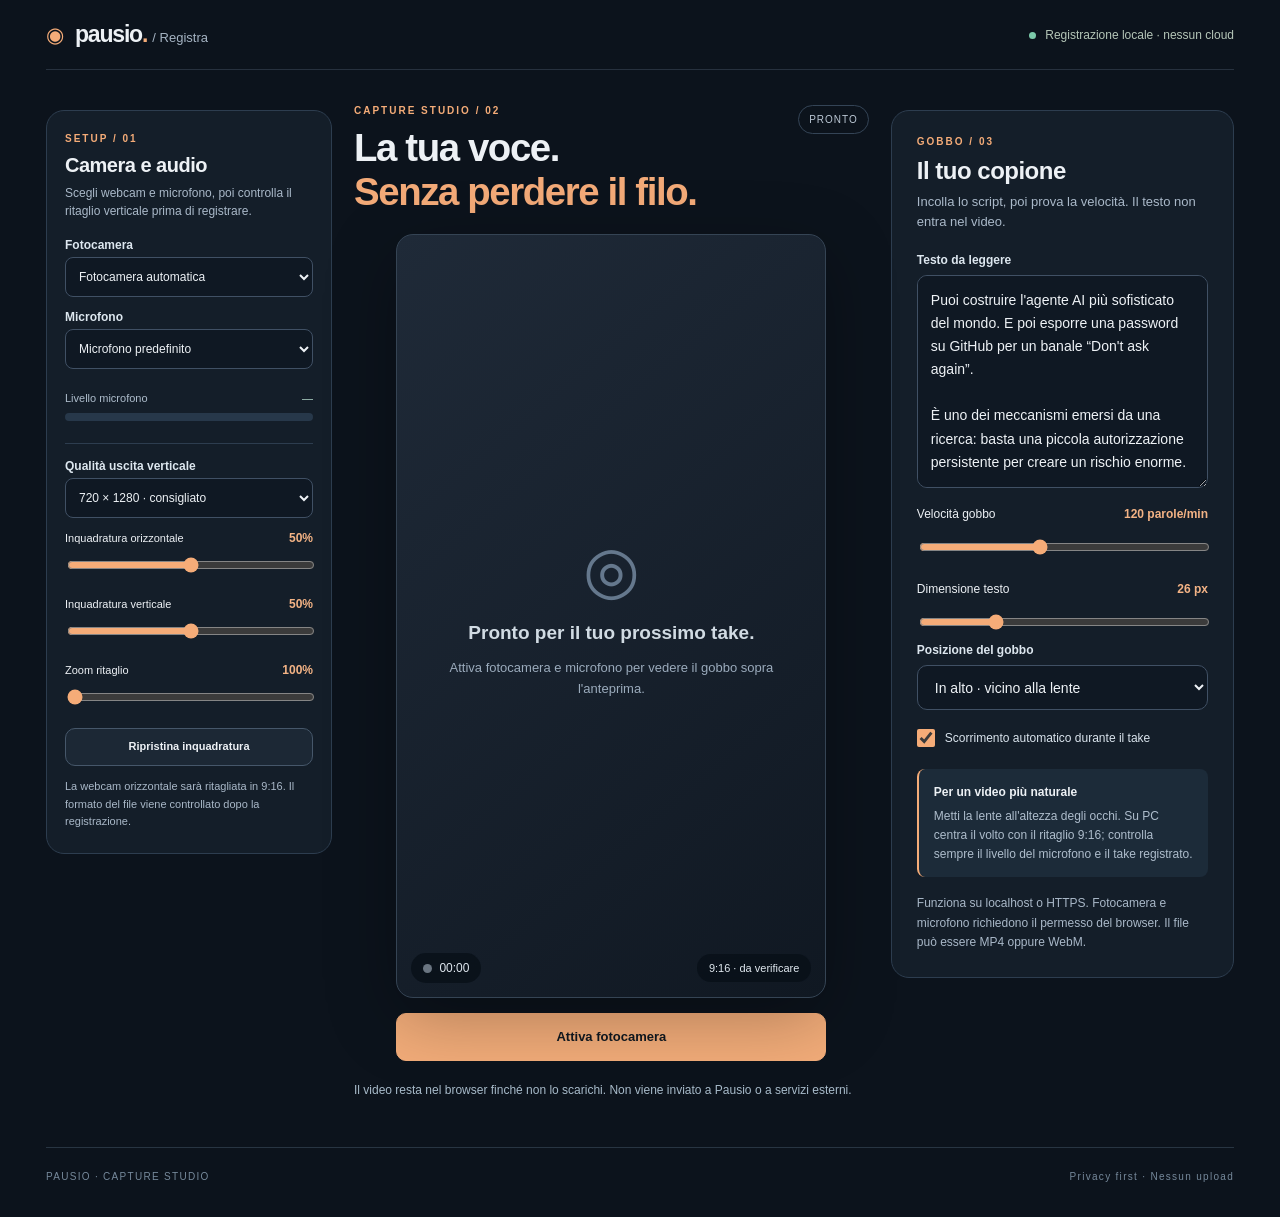
==== commit 352e4f1b: "fix(capture): group framing controls on tablet and make capture guidance device-neutral" ====
--- a/src/pausio/studio_static/capture.html
+++ b/src/pausio/studio_static/capture.html
@@ -41,12 +41,18 @@
             <option value="1080">1080 × 1920 · maggiore carico</option>
           </select>
         </label>
-        <div class="slider-line"><label for="crop-x">Inquadratura orizzontale</label><strong id="crop-x-value">50%</strong></div>
-        <input id="crop-x" type="range" min="0" max="100" step="1" value="50">
-        <div class="slider-line"><label for="crop-y">Inquadratura verticale</label><strong id="crop-y-value">50%</strong></div>
-        <input id="crop-y" type="range" min="0" max="100" step="1" value="50">
-        <div class="slider-line"><label for="crop-zoom">Zoom ritaglio</label><strong id="crop-zoom-value">100%</strong></div>
-        <input id="crop-zoom" type="range" min="100" max="180" step="5" value="100">
+        <div class="crop-setting">
+          <div class="slider-line"><label for="crop-x">Inquadratura orizzontale</label><strong id="crop-x-value">50%</strong></div>
+          <input id="crop-x" type="range" min="0" max="100" step="1" value="50">
+        </div>
+        <div class="crop-setting">
+          <div class="slider-line"><label for="crop-y">Inquadratura verticale</label><strong id="crop-y-value">50%</strong></div>
+          <input id="crop-y" type="range" min="0" max="100" step="1" value="50">
+        </div>
+        <div class="crop-setting">
+          <div class="slider-line"><label for="crop-zoom">Zoom ritaglio</label><strong id="crop-zoom-value">100%</strong></div>
+          <input id="crop-zoom" type="range" min="100" max="180" step="5" value="100">
+        </div>
         <button id="crop-reset" type="button" class="button secondary button-full">Ripristina inquadratura</button>
         <p class="small" id="capture-tech-info" role="status">La webcam orizzontale sarà ritagliata in 9:16. Il formato del file viene controllato dopo la registrazione.</p>
       </aside>
@@ -112,8 +118,8 @@
           <select id="prompter-position"><option value="top">In alto · vicino alla lente</option><option value="middle">Al centro</option></select>
         </label>
         <label class="checkbox-line" for="auto-scroll"><input id="auto-scroll" type="checkbox" checked> Scorrimento automatico durante il take</label>
-        <div class="info"><strong>Per un video più naturale</strong><p>Metti il telefono all'altezza degli occhi, leggi frasi brevi e guarda vicino alla fotocamera. Per 1080p e microfono esterno, verifica il risultato sul tuo dispositivo.</p></div>
-        <p class="small">Funziona da browser HTTPS. La fotocamera richiede un permesso esplicito. La scelta del formato dipende dal browser (MP4 o WebM).</p>
+        <div class="info"><strong>Per un video più naturale</strong><p>Metti la lente all'altezza degli occhi. Su PC centra il volto con il ritaglio 9:16; controlla sempre il livello del microfono e il take registrato.</p></div>
+        <p class="small">Funziona su localhost o HTTPS. Fotocamera e microfono richiedono il permesso del browser. Il file può essere MP4 oppure WebM.</p>
       </aside>
     </main>
     <footer>PAUSIO · CAPTURE STUDIO <span>Privacy first · Nessun upload</span></footer>
--- a/src/pausio/studio_static/capture.css
+++ b/src/pausio/studio_static/capture.css
@@ -13,82 +13,65 @@
 @media(max-width:440px){.shell{padding:0 14px}.topbar{height:59px}.brand{font-size:19px}.brand-page{font-size:11px}.privacy{font-size:10px}.layout{padding:23px 0}.heading{margin-bottom:14px}.heading h1{font-size:27px}.state-chip{padding:6px 8px;font-size:9px}.camera{max-height:min(67svh,690px);width:auto;max-width:100%;margin:auto;aspect-ratio:9/16}.transport{width:100%}.settings{padding:17px}.download-panel{padding:16px}.format-pill{font-size:9px}.prompter{left:5%;right:5%;top:4%}.prompter-scroll{height:calc(var(--font-size,26px) * 3.2)}footer span{display:none}}
 @media(prefers-reduced-motion:reduce){*{transition:none!important}}
 
-/* Mobile-first capture v2: show the ENTIRE camera frame, never enlarge/crop it
-   simply to fill a decorative 9:16 viewport. A wider camera source is preserved. */
-.camera video { object-fit: contain; object-position: center; }
-.camera { background: #050a10; }
-.prompter { left: 4%; right: 4%; top: 3%; padding: 10px 13px 12px;
-  background: linear-gradient(180deg, rgba(7,13,21,.84), rgba(7,13,21,.68));
+/* Desktop Capture V1 — one shared recorder, no new framework. */
+.layout { grid-template-columns:minmax(195px,.75fr) minmax(320px,1.35fr) minmax(250px,.9fr); gap:22px; }
+.capture-column { min-width:0; }
+.device-settings {
+  background:#141e29; border:1px solid #2d3d4f; border-radius:18px;
+  padding:22px 18px; min-width:0; margin-top:5px;
 }
-.prompter.middle { top: 34%; }
-.prompter-scroll {
-  height: min(calc(var(--font-size, 26px) * 1.33 * var(--prompter-lines, 5)), 32svh);
+.device-settings .settings-head h2 { font-size:20px; }
+.device-settings .settings-head p:not(.eyebrow) { margin-bottom:18px; font-size:12px; }
+.device-settings .field { margin-bottom:13px; gap:5px; }
+.device-settings .field select {
+  width:100%; min-width:0; height:40px; background:#0f1823;
+  border:1px solid #405064; border-radius:8px; padding:6px 9px;
+  font-size:12px; color:#edf1f5;
 }
-.prompter-scroll > div { line-height: 1.33; text-align: center; }
-.settings-summary { display: none; }
-.settings-details, .settings details { display: block; }
-.gobbo-quick { font-weight: 800; letter-spacing: -.5px; }
-.settings .field small { color: #a6b9c9; line-height: 1.5; font-weight: 400; font-size: 11px; }
-@media (max-width: 850px) {
-  .shell { padding: 0 14px; }
-  .topbar { height: 52px; }
-  .layout { grid-template-columns: 1fr; gap: 14px; padding: 12px 0 25px; }
-  .capture-column { max-width: 510px; }
-  .heading { min-height: 30px; align-items: center; margin-bottom: 9px; }
-  .heading h1 { position: absolute; width: 1px; height: 1px; padding: 0; margin: -1px;
-    overflow: hidden; clip: rect(0,0,0,0); white-space: nowrap; border: 0; }
-  .heading .eyebrow { font-size: 11px; margin: 0; }
-  .camera {
-    width: min(100%, 460px);
-    height: clamp(300px, calc(100svh - 177px), 680px);
-    min-height: 300px;
-    max-width: none;
-    max-height: none;
-    aspect-ratio: auto;
-    margin-inline: auto;
-    border-radius: 15px;
+.device-settings .slider-line { margin:13px 0 3px; font-size:11px; }
+.device-settings input[type=range] { min-height:30px; }
+.device-settings .button-full { display:flex; width:100%; min-height:38px; padding:9px 12px; margin:12px 0; font-size:11px; }
+.device-settings #capture-tech-info { margin:11px 0 0; font-size:11px; overflow-wrap:anywhere; }
+.device-divider { height:1px; background:#2d3d4f; margin:15px 0; }
+.audio-level { padding:10px 0 7px; }
+.audio-level-head { font-size:11px; color:#aebdcc; display:flex; align-items:center; justify-content:space-between; gap:10px; }
+.audio-level-track { height:8px; width:100%; overflow:hidden; border-radius:10px; background:#27384a; margin:9px 0 0; }
+.audio-level-track>div { background:#7bc9a2; border-radius:10px; width:0%; height:100%; transition:width .08s ease-out; }
+#audio-level-value { color:#b4dacb; font-variant-numeric:tabular-nums; }
+.camera canvas {
+  position:absolute; inset:0; display:block; width:100%; height:100%;
+  object-fit:cover; background:#101822; z-index:1;
+}
+.camera canvas[hidden] { display:none!important; }
+.camera canvas.mirrored { transform:scaleX(-1); }
+.camera.is-composing #camera-video { opacity:0; }
+.camera #result-video:not([hidden]) { z-index:2; }
+.capture-column .camera { margin-left:auto; margin-right:auto; }
+.capture-column .transport { margin-left:auto; margin-right:auto; }
+.download-panel { width:100%; }
+.download-actions #open-in-studio { flex:1 1 100%; }
+@media (min-width:851px) and (max-width:1100px) {
+  .layout { grid-template-columns:minmax(0,1fr) minmax(0,.9fr); gap:18px; }
+  .device-settings {
+    grid-column:1/-1; display:grid; grid-template-columns:repeat(3,minmax(0,1fr));
+    column-gap:12px; padding:14px 18px; margin-top:0; align-items:end;
   }
-  .prompter { left: 3%; right: 3%; top: 2.5%; padding: 9px 12px 11px; }
-  .prompter.middle { top: 32%; }
-  .lens-hint { margin-bottom: 7px; }
-  .transport { margin: 9px auto 0; width: min(100%, 460px); gap: 8px; }
-  .transport .button { min-height: 51px; padding: 10px 13px; }
-  .transport .button.compact { width: 49px; flex: 0 0 49px; font-size: 20px; }
-  .camera-hud { bottom: 10px; left: 10px; right: 10px; }
-  .settings { padding: 0; margin-top: 2px; }
-  .settings-summary { display: flex; align-items: center; flex-wrap: wrap;
-    justify-content: space-between; column-gap: 12px; min-height: 53px;
-    padding: 14px 17px; font-size: 13px; font-weight: 750; cursor: pointer;
-    list-style-position: inside; }
-  .settings-summary span { color: #a8b8c8; font-weight: 450; font-size: 11px; }
-  .settings details[open] > .settings-summary { border-bottom: 1px solid #2d3d4f; }
-  .settings-head { padding-top: 18px; }
-  .settings details > :not(summary) { margin-left: 17px; margin-right: 17px; }
-  .settings details > input[type=range] { width: calc(100% - 34px); }
-  .settings details > :last-child { margin-bottom: 20px; }
-  .status { width: min(100%, 460px); margin: 5px auto 0; padding: 9px 0; }
-  .download-panel { margin-left: auto; margin-right: auto; }
+  .device-settings .settings-head { grid-column:1/-1; }
+  .device-settings .settings-head p:not(.eyebrow) { margin-bottom:8px; }
+  .device-settings .audio-level { padding:0 0 15px; }
+  .device-settings .device-divider { display:none; }
+  .device-settings #crop-reset { align-self:center; }
+  .device-settings #capture-tech-info { grid-column:1/-1; }
 }
-@media (max-width: 360px) {
-  .privacy { font-size: 9px; }
-  .format-pill { font-size: 9px; padding: 7px 9px; }
-  .prompter-scroll { height: min(calc(var(--font-size, 26px) * 1.33 * var(--prompter-lines, 5)), 29svh); }
-  .settings-summary span { font-size: 10px; }
+@media (max-width:850px) {
+  .layout { grid-template-columns:1fr; }
+  .capture-column { order:1; }
+  .settings { order:2; }
+  .device-settings { order:3; max-width:640px; width:100%; margin:0 auto; }
 }
-
-/* Portrait composition is the source of BOTH the visible preview and the
-   downloadable take. Keep the original video playing underneath for WebKit. */
-.camera canvas {
-  position: absolute;
-  inset: 0;
-  display: block;
-  width: 100%;
-  height: 100%;
-  object-fit: contain;
-  object-position: center;
-  background: #050a10;
-  z-index: 1;
+@media (max-width:440px) {
+  .privacy { font-size:0; }
+  .privacy:after { content:"Locale"; font-size:10px; }
+  .device-settings { padding:17px; }
+  .device-settings .settings-head h2 { font-size:19px; }
 }
-.camera.composited #camera-video { opacity: 0; }
-.camera canvas.mirrored { transform: scaleX(-1); }
-.camera #result-video { z-index: 2; }
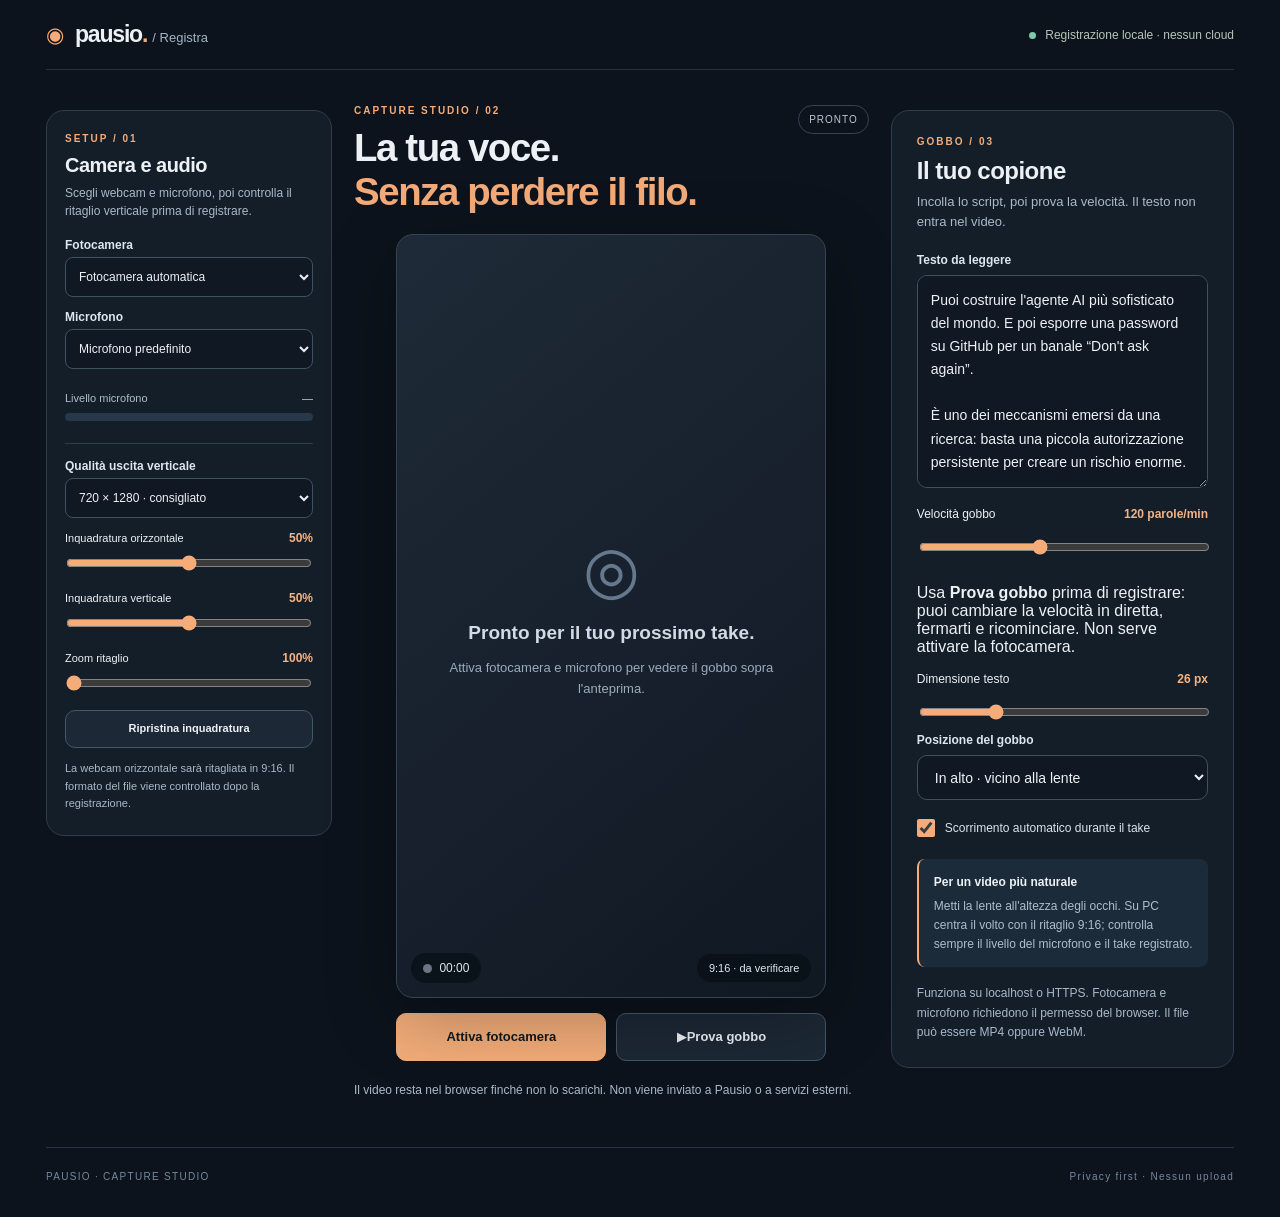
==== commit e6328241: "feat(capture): visible rehearsal play/pause/restart controls and live speed guidance" ====
--- a/src/pausio/studio_static/capture.html
+++ b/src/pausio/studio_static/capture.html
@@ -82,12 +82,22 @@
         </div>
         <div class="transport">
           <button id="activate-camera" type="button" class="button primary">Attiva fotocamera</button>
+          <button id="rehearsal-toggle" type="button" class="button secondary rehearsal-action"
+            aria-pressed="false" title="Prova la velocità del gobbo senza registrare">
+            <span aria-hidden="true">▶</span> Prova gobbo
+          </button>
+          <button id="rehearsal-restart" type="button" class="button secondary rehearsal-restart"
+            title="Ricomincia lo scorrimento dall'inizio" hidden>↺ Dall'inizio</button>
           <button id="record-start" type="button" class="button recording" hidden>● Registra</button>
           <button id="record-stop" type="button" class="button danger" hidden>■ Termina registrazione</button>
           <button id="new-take" type="button" class="button secondary" hidden>Nuovo take</button>
           <button id="switch-camera" type="button" class="button secondary compact" aria-label="Cambia fotocamera" title="Cambia fotocamera" hidden>↻</button>
           <button id="toggle-scroll" type="button" class="button secondary compact" aria-label="Pausa scorrimento" title="Pausa o riprendi gobbo" hidden>Ⅱ</button>
         </div>
+        <p id="rehearsal-hint" class="rehearsal-hint" role="status" aria-live="polite" hidden>
+          <span class="rehearsal-dot" aria-hidden="true"></span>
+          <span id="rehearsal-hint-text">Prova in corso · Nessun video viene registrato.</span>
+        </p>
         <section id="download-panel" class="download-panel" hidden aria-labelledby="download-title">
           <p class="eyebrow">TAKE PRONTO</p>
           <h2 id="download-title">Video registrato, pronto da salvare.</h2>
@@ -112,6 +122,8 @@
         </label>
         <div class="slider-line"><label for="speed">Velocità gobbo</label><strong id="speed-value">120 parole/min</strong></div>
         <input id="speed" type="range" min="50" max="220" step="5" value="120">
+        <p class="speed-rehearsal-tip">Usa <strong>Prova gobbo</strong> prima di registrare: puoi cambiare
+          la velocità in diretta, fermarti e ricominciare. Non serve attivare la fotocamera.</p>
         <div class="slider-line"><label for="font-size">Dimensione testo</label><strong id="font-value">26 px</strong></div>
         <input id="font-size" type="range" min="20" max="44" step="2" value="26">
         <label class="field" for="prompter-position"><span>Posizione del gobbo</span>
--- a/src/pausio/studio_static/capture.css
+++ b/src/pausio/studio_static/capture.css
@@ -75,3 +75,10 @@
   .device-settings { padding:17px; }
   .device-settings .settings-head h2 { font-size:19px; }
 }
+
+/* Framing label and range must stay in the same responsive grid cell. */
+.crop-setting { min-width:0; }
+.crop-setting input[type=range] { display:block; width:calc(100% - 2px); margin-inline:1px; }
+@media (min-width:851px) and (max-width:1100px) {
+  .device-settings .crop-setting { align-self:end; }
+}
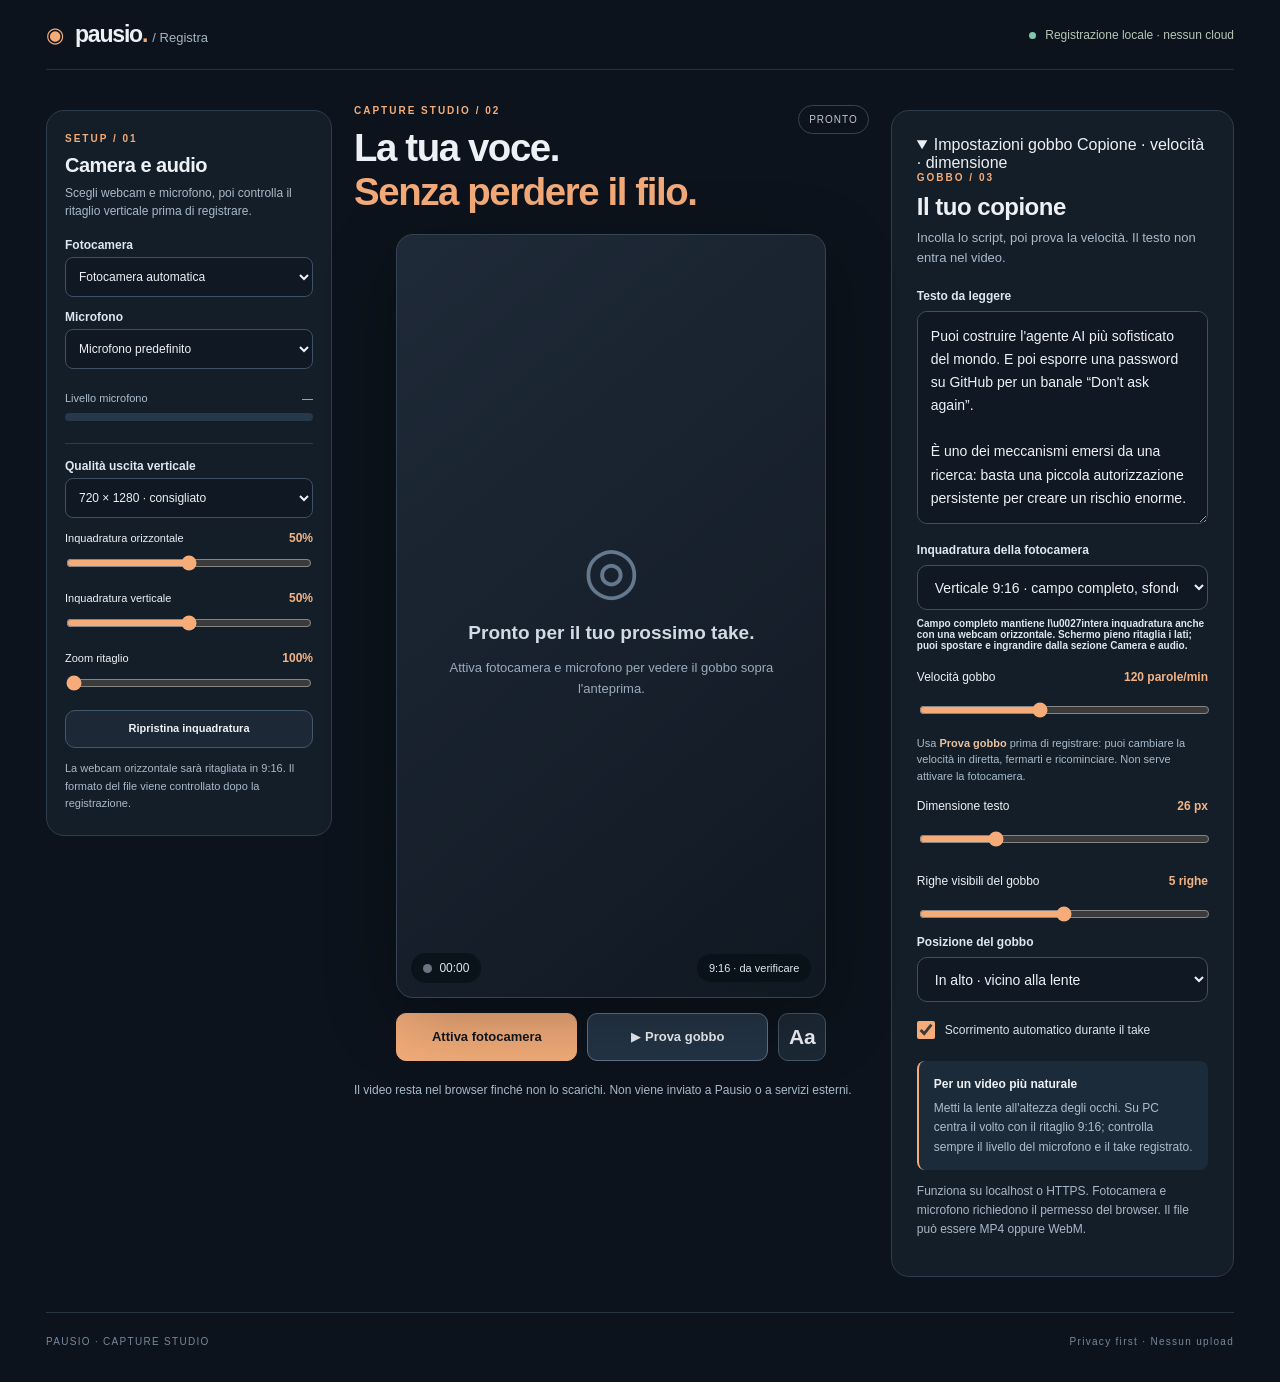
==== commit 08774445: "feat(capture): reconcile mobile full-frame and desktop recorder/rehearsal" ====
--- a/src/pausio/studio_static/capture.html
+++ b/src/pausio/studio_static/capture.html
@@ -7,8 +7,8 @@
   <meta name="color-scheme" content="dark">
   <meta name="description" content="Registra video social verticali 9:16 con gobbo, da PC o telefono. Scarica senza upload.">
   <title>Registra · Pausio</title>
-  <link rel="stylesheet" href="./capture.css">
-  <script src="./capture.js" defer></script>
+  <link rel="stylesheet" href="./capture.css?v=20261112-reconciled">
+  <script src="./capture.js?v=20261112-reconciled" defer></script>
 </head>
 <body>
   <div class="shell">
@@ -88,6 +88,7 @@
           </button>
           <button id="rehearsal-restart" type="button" class="button secondary rehearsal-restart"
             title="Ricomincia lo scorrimento dall'inizio" hidden>↺ Dall'inizio</button>
+          <button id="edit-gobbo" type="button" class="button secondary compact gobbo-quick" aria-label="Regola il gobbo" title="Modifica copione e impostazioni gobbo">Aa</button>
           <button id="record-start" type="button" class="button recording" hidden>● Registra</button>
           <button id="record-stop" type="button" class="button danger" hidden>■ Termina registrazione</button>
           <button id="new-take" type="button" class="button secondary" hidden>Nuovo take</button>
@@ -112,6 +113,8 @@
         <p id="status" class="status" role="status" aria-live="polite">Il video resta nel browser finché non lo scarichi. Non viene inviato a Pausio o a servizi esterni.</p>
       </section>
       <aside class="settings" aria-label="Configurazione del gobbo">
+        <details id="gobbo-settings" open>
+          <summary class="settings-summary">Impostazioni gobbo <span>Copione · velocità · dimensione</span></summary>
         <div class="settings-head"><p class="eyebrow">GOBBO / 03</p><h2>Il tuo copione</h2><p>Incolla lo script, poi prova la velocità. Il testo non entra nel video.</p></div>
         <label class="field" for="script-input"><span>Testo da leggere</span>
           <textarea id="script-input" rows="8" spellcheck="true" placeholder="Incolla qui il testo del tuo video...">Puoi costruire l'agente AI più sofisticato del mondo. E poi esporre una password su GitHub per un banale “Don't ask again”.
@@ -120,18 +123,27 @@
 
 La lezione pratica? Controlla sempre i file di configurazione prima di pubblicare il tuo progetto.</textarea>
         </label>
+        <label class="field" for="framing-mode"><span>Inquadratura della fotocamera</span>
+          <select id="framing-mode">
+            <option value="wide">Verticale 9:16 · campo completo, sfondo sfocato</option>
+            <option value="social">Verticale 9:16 · schermo pieno, ritaglio</option>
+          </select><small>Campo completo mantiene l\u0027intera inquadratura anche con una webcam orizzontale. Schermo pieno ritaglia i lati; puoi spostare e ingrandire dalla sezione Camera e audio.</small>
+        </label>
         <div class="slider-line"><label for="speed">Velocità gobbo</label><strong id="speed-value">120 parole/min</strong></div>
         <input id="speed" type="range" min="50" max="220" step="5" value="120">
         <p class="speed-rehearsal-tip">Usa <strong>Prova gobbo</strong> prima di registrare: puoi cambiare
           la velocità in diretta, fermarti e ricominciare. Non serve attivare la fotocamera.</p>
         <div class="slider-line"><label for="font-size">Dimensione testo</label><strong id="font-value">26 px</strong></div>
         <input id="font-size" type="range" min="20" max="44" step="2" value="26">
+        <div class="slider-line"><label for="gobbo-lines">Righe visibili del gobbo</label><strong id="lines-value">5 righe</strong></div>
+        <input id="gobbo-lines" type="range" min="3" max="7" step="1" value="5">
         <label class="field" for="prompter-position"><span>Posizione del gobbo</span>
           <select id="prompter-position"><option value="top">In alto · vicino alla lente</option><option value="middle">Al centro</option></select>
         </label>
         <label class="checkbox-line" for="auto-scroll"><input id="auto-scroll" type="checkbox" checked> Scorrimento automatico durante il take</label>
         <div class="info"><strong>Per un video più naturale</strong><p>Metti la lente all'altezza degli occhi. Su PC centra il volto con il ritaglio 9:16; controlla sempre il livello del microfono e il take registrato.</p></div>
         <p class="small">Funziona su localhost o HTTPS. Fotocamera e microfono richiedono il permesso del browser. Il file può essere MP4 oppure WebM.</p>
+        </details>
       </aside>
     </main>
     <footer>PAUSIO · CAPTURE STUDIO <span>Privacy first · Nessun upload</span></footer>
--- a/src/pausio/studio_static/capture.css
+++ b/src/pausio/studio_static/capture.css
@@ -82,3 +82,47 @@
 @media (min-width:851px) and (max-width:1100px) {
   .device-settings .crop-setting { align-self:end; }
 }
+
+/* CAPTURE REHEARSAL UX V1 — practice and recording are visibly distinct. */
+.rehearsal-action {
+  background:#243445!important;
+  border-color:#607489!important;
+}
+.rehearsal-action[aria-pressed="true"] {
+  border-color:#f2ac79!important;
+  color:#ffceaa!important;
+  background:#2f2a29!important;
+}
+.rehearsal-restart {
+  background:#172430!important;
+  border-color:#42566b!important;
+  white-space:nowrap;
+}
+.rehearsal-hint {
+  display:flex; align-items:center; gap:8px;
+  font-size:11px; line-height:1.45;
+  padding:10px 12px; margin:9px 0 5px;
+  color:#c6d6e3; border:1px solid #3d5366;
+  border-radius:10px; background:#16232f;
+  max-width:560px;
+}
+.rehearsal-hint[hidden]{display:none!important}
+.rehearsal-dot{
+  flex:0 0 auto; width:7px; height:7px;
+  border-radius:50%; background:#f3b385;
+}
+.timer.rehearsal-live .record-dot {
+  background:#f3b385;
+  box-shadow:0 0 0 3px rgba(243,179,133,.15);
+}
+.speed-rehearsal-tip {
+  color:#a8bbca; font-size:11px;
+  line-height:1.5; margin:4px 0 15px;
+}
+.speed-rehearsal-tip strong { color:#e9c19f; }
+.camera.rehearsing:not(.is-composing) { background:#172635; }
+@media(max-width:440px){
+  .transport .rehearsal-action { min-width:150px; }
+  .transport .rehearsal-restart { min-width:120px; }
+  .rehearsal-hint { font-size:10px; padding:9px; }
+}
